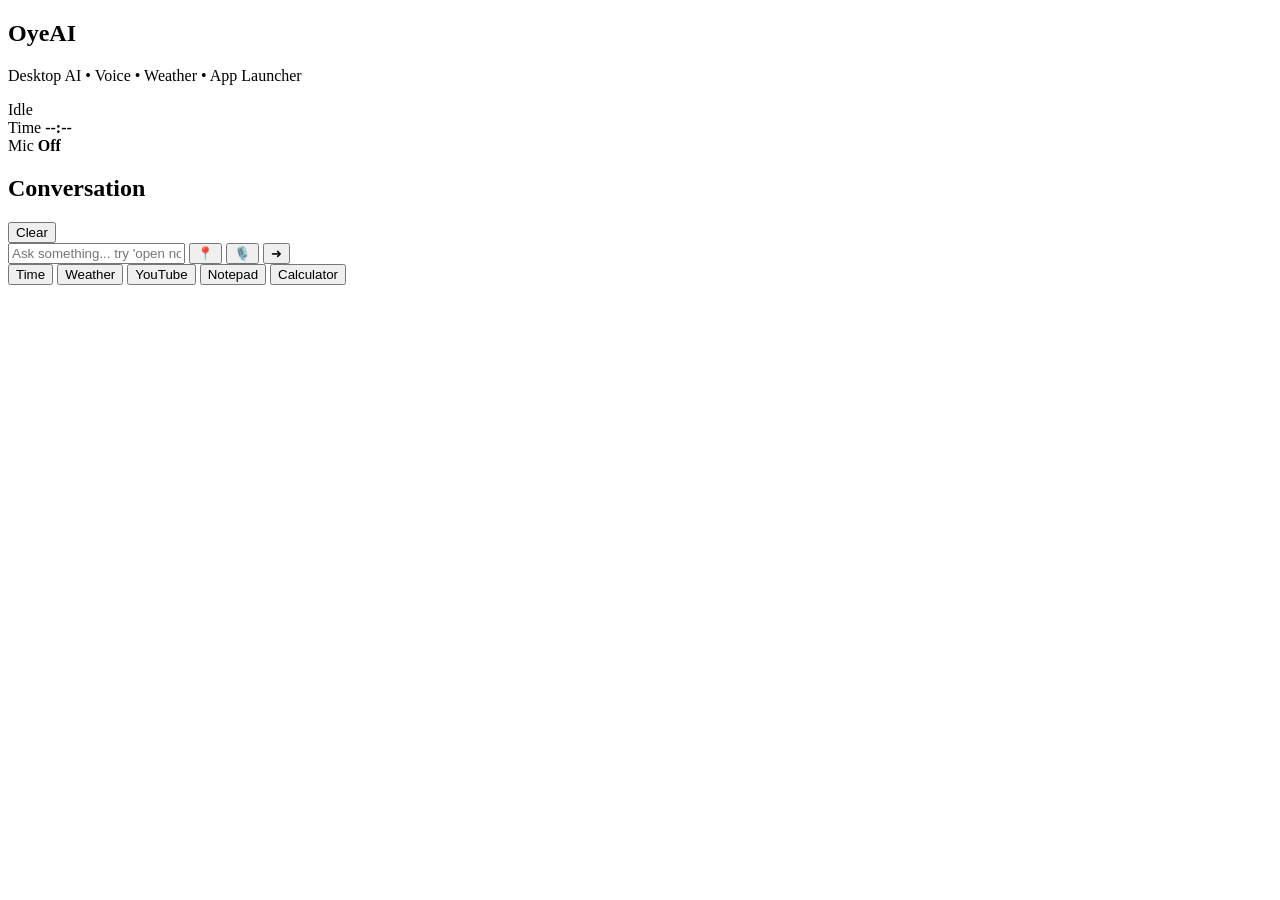
==== index.html @ 8bb93953 "Add files via upload" ====
<!DOCTYPE html>
<html lang="en">
<head>
  <meta charset="UTF-8" />
  <meta name="viewport" content="width=device-width, initial-scale=1.0" />
  <title>OyeAI Ultra</title>
  <link rel="stylesheet" href="/static/css/style.css" />
</head>
<body>
  <div class="bg-grid"></div>
  <div class="glow glow-1"></div>
  <div class="glow glow-2"></div>

  <main class="shell">
    <section class="hero-card">
      <div class="hero-top">
        <div class="brand-wrap">
          <div class="orb-shell" id="orbShell">
            <div class="orb-core"></div>
            <div class="orb-ring ring-1"></div>
            <div class="orb-ring ring-2"></div>
            <div class="orb-ring ring-3"></div>
          </div>
          <div>
            <h1>OyeAI</h1>
            <p class="sub">Desktop AI • Voice • Weather • App Launcher</p>
          </div>
        </div>

        <div class="status-panel">
          <div class="status-pill" id="statusPill">Idle</div>
          <div class="mini-metrics">
            <div class="metric">
              <span>Time</span>
              <strong id="liveTime">--:--</strong>
            </div>
            <div class="metric">
              <span>Mic</span>
              <strong id="micState">Off</strong>
            </div>
          </div>
        </div>
      </div>

      <div class="voice-visualizer" id="voiceVisualizer" aria-hidden="true">
        <span></span><span></span><span></span><span></span><span></span>
        <span></span><span></span><span></span><span></span><span></span>
        <span></span><span></span>
      </div>
    </section>

    <section class="chat-card">
      <div class="chat-header">
        <h2>Conversation</h2>
        <button class="ghost-btn" id="clearBtn">Clear</button>
      </div>

      <div id="chat" class="chat-log"></div>

      <form class="composer" id="composerForm">
        <input
          type="text"
          id="input"
          placeholder="Ask something... try 'open notepad', 'weather in Mumbai', 'time'"
          autocomplete="off"
        />
        <button type="button" class="icon-btn secondary" id="locationBtn" title="Use location for weather">📍</button>
        <button type="button" class="icon-btn secondary" id="voiceBtn" title="Voice input">🎙️</button>
        <button type="submit" class="icon-btn primary" title="Send">➜</button>
      </form>

      <div class="quick-actions">
        <button data-msg="time">Time</button>
        <button data-msg="weather in Mumbai">Weather</button>
        <button data-msg="open youtube">YouTube</button>
        <button data-msg="open notepad">Notepad</button>
        <button data-msg="open calculator">Calculator</button>
      </div>
    </section>
  </main>

  <script src="/static/js/script.js"></script>
</body>
</html>
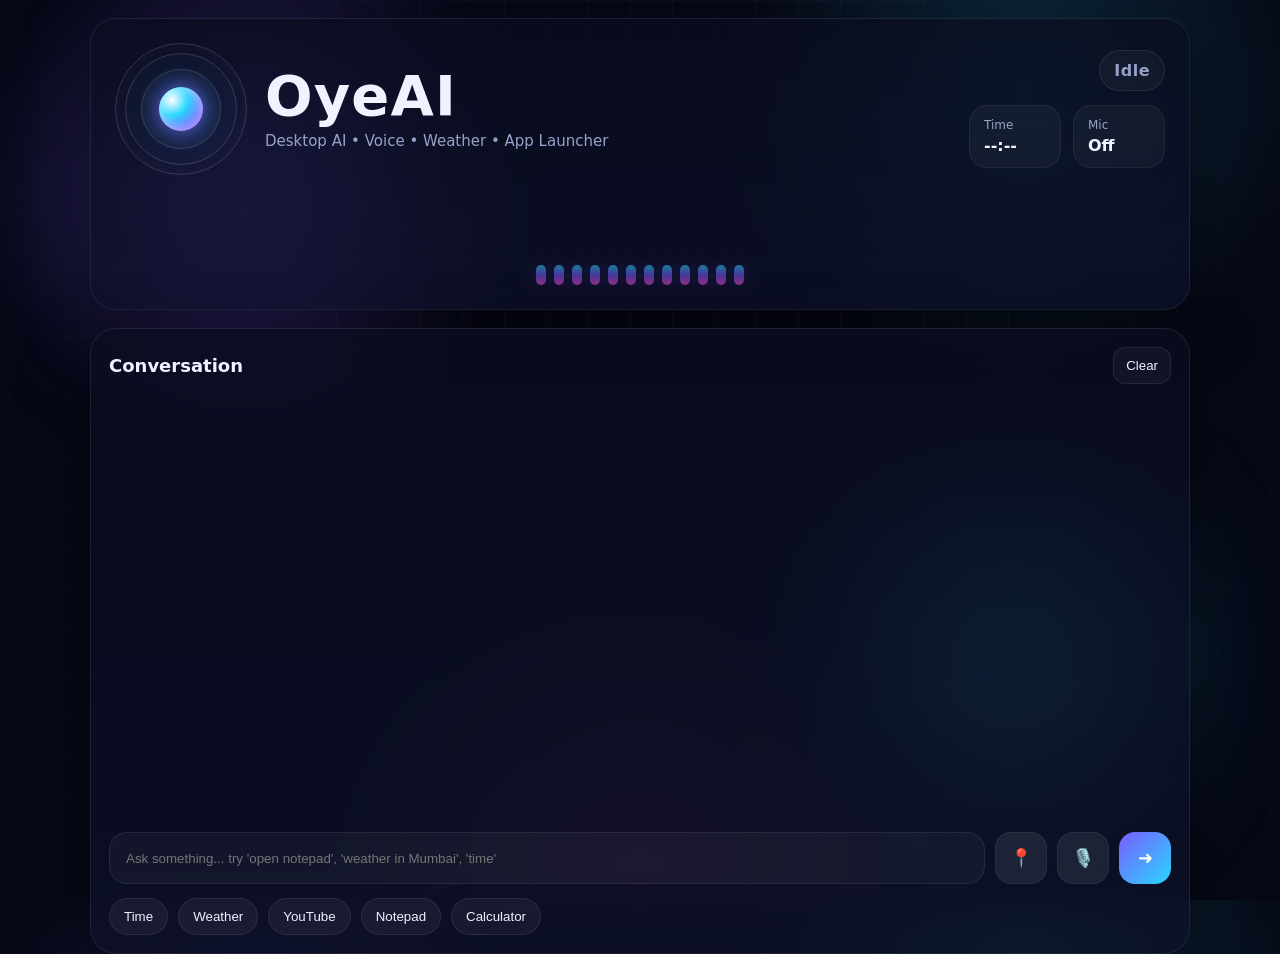
==== commit 474adfb2: "Update stylesheet link path in index.html" ====
--- a/index.html
+++ b/index.html
@@ -4,7 +4,7 @@
   <meta charset="UTF-8" />
   <meta name="viewport" content="width=device-width, initial-scale=1.0" />
   <title>OyeAI Ultra</title>
-  <link rel="stylesheet" href="/static/css/style.css" />
+  <link rel="stylesheet" href="css/style.css" />
 </head>
 <body>
   <div class="bg-grid"></div>
--- a/css/style.css
+++ b/css/style.css
@@ -0,0 +1,349 @@
+:root {
+  --bg: #060816;
+  --panel: rgba(10, 13, 31, 0.78);
+  --panel-2: rgba(13, 17, 41, 0.75);
+  --text: #eef3ff;
+  --muted: #96a2c8;
+  --line: rgba(255, 255, 255, 0.08);
+  --accent: #7a5cff;
+  --accent-2: #28d7ff;
+  --accent-3: #ff4ecd;
+  --shadow: 0 20px 70px rgba(0,0,0,.45);
+}
+
+* { box-sizing: border-box; }
+html, body { height: 100%; }
+
+body {
+  margin: 0;
+  color: var(--text);
+  font-family: Inter, Segoe UI, system-ui, Arial, sans-serif;
+  background:
+    radial-gradient(circle at 20% 20%, rgba(122,92,255,.24), transparent 22%),
+    radial-gradient(circle at 80% 10%, rgba(40,215,255,.18), transparent 22%),
+    radial-gradient(circle at 50% 100%, rgba(255,78,205,.14), transparent 28%),
+    var(--bg);
+  overflow: hidden;
+  overflow-y: auto;
+}
+
+.bg-grid {
+  position: fixed;
+  inset: 0;
+  background-image:
+    linear-gradient(rgba(255,255,255,.035) 1px, transparent 1px),
+    linear-gradient(90deg, rgba(255,255,255,.035) 1px, transparent 1px);
+  background-size: 42px 42px;
+  mask-image: radial-gradient(circle at center, black 48%, transparent 100%);
+  pointer-events: none;
+}
+
+.glow {
+  position: fixed;
+  border-radius: 999px;
+  filter: blur(80px);
+  opacity: .35;
+  pointer-events: none;
+}
+.glow-1 { width: 260px; height: 260px; background: var(--accent); left: 8%; top: 8%; }
+.glow-2 { width: 280px; height: 280px; background: var(--accent-2); right: 10%; bottom: 12%; }
+
+.shell {
+  position: relative;
+  z-index: 1;
+  width: min(1100px, calc(100vw - 28px));
+  margin: 18px auto;
+  display: grid;
+  grid-template-columns: 1fr;
+  gap: 18px;
+}
+
+.hero-card, .chat-card {
+  background: linear-gradient(180deg, var(--panel), var(--panel-2));
+  border: 1px solid var(--line);
+  border-radius: 26px;
+  box-shadow: var(--shadow);
+  backdrop-filter: blur(18px);
+}
+
+.hero-card { padding: 24px; }
+
+.hero-top {
+  display: flex;
+  justify-content: space-between;
+  gap: 20px;
+  align-items: center;
+}
+
+.brand-wrap {
+  display: flex;
+  align-items: center;
+  gap: 18px;
+}
+
+h1 {
+  margin: 0;
+  font-size: clamp(34px, 6vw, 56px);
+  line-height: 1;
+  letter-spacing: 0.02em;
+}
+
+.sub {
+  margin: 8px 0 0;
+  color: var(--muted);
+  font-size: 15px;
+}
+
+.orb-shell {
+  width: 132px;
+  height: 132px;
+  position: relative;
+  display: grid;
+  place-items: center;
+  flex-shrink: 0;
+}
+
+.orb-core {
+  width: 44px;
+  height: 44px;
+  border-radius: 50%;
+  background: radial-gradient(circle at 30% 30%, #fff, var(--accent-2) 35%, var(--accent) 75%);
+  box-shadow: 0 0 20px rgba(122,92,255,.8), 0 0 38px rgba(40,215,255,.55), inset 0 0 14px rgba(255,255,255,.65);
+  animation: corePulse 3s ease-in-out infinite;
+}
+
+.orb-ring {
+  position: absolute;
+  border: 1px solid rgba(255,255,255,.16);
+  border-radius: 50%;
+  box-shadow: inset 0 0 20px rgba(255,255,255,.05);
+}
+.ring-1 { width: 80px; height: 80px; animation: spin 8s linear infinite; }
+.ring-2 { width: 112px; height: 112px; animation: spinReverse 11s linear infinite; }
+.ring-3 { width: 132px; height: 132px; animation: spin 14s linear infinite; }
+
+.status-panel {
+  min-width: 220px;
+  display: grid;
+  gap: 14px;
+  justify-items: end;
+}
+
+.status-pill {
+  padding: 10px 14px;
+  border-radius: 999px;
+  border: 1px solid rgba(255,255,255,.08);
+  background: rgba(255,255,255,.04);
+  color: var(--muted);
+  font-weight: 700;
+  letter-spacing: .03em;
+}
+
+.status-pill.active {
+  color: white;
+  background: linear-gradient(90deg, rgba(122,92,255,.3), rgba(40,215,255,.22));
+  box-shadow: 0 0 20px rgba(122,92,255,.25);
+}
+
+.mini-metrics {
+  display: flex;
+  gap: 12px;
+  flex-wrap: wrap;
+  justify-content: end;
+}
+
+.metric {
+  min-width: 92px;
+  padding: 12px 14px;
+  border-radius: 18px;
+  background: rgba(255,255,255,.04);
+  border: 1px solid rgba(255,255,255,.06);
+}
+.metric span {
+  display: block;
+  color: var(--muted);
+  font-size: 12px;
+  margin-bottom: 4px;
+}
+.metric strong { font-size: 16px; }
+
+.voice-visualizer {
+  margin-top: 22px;
+  height: 88px;
+  display: flex;
+  align-items: end;
+  justify-content: center;
+  gap: 8px;
+}
+.voice-visualizer span {
+  width: 10px;
+  height: 20px;
+  border-radius: 999px;
+  background: linear-gradient(180deg, var(--accent-2), var(--accent), var(--accent-3));
+  box-shadow: 0 0 18px rgba(122,92,255,.35);
+  transform-origin: bottom center;
+  opacity: .55;
+}
+.voice-visualizer.active span { animation: wave 950ms ease-in-out infinite; }
+.voice-visualizer.active span:nth-child(2) { animation-delay: .05s; }
+.voice-visualizer.active span:nth-child(3) { animation-delay: .10s; }
+.voice-visualizer.active span:nth-child(4) { animation-delay: .15s; }
+.voice-visualizer.active span:nth-child(5) { animation-delay: .20s; }
+.voice-visualizer.active span:nth-child(6) { animation-delay: .25s; }
+.voice-visualizer.active span:nth-child(7) { animation-delay: .30s; }
+.voice-visualizer.active span:nth-child(8) { animation-delay: .35s; }
+.voice-visualizer.active span:nth-child(9) { animation-delay: .40s; }
+.voice-visualizer.active span:nth-child(10) { animation-delay: .45s; }
+.voice-visualizer.active span:nth-child(11) { animation-delay: .50s; }
+.voice-visualizer.active span:nth-child(12) { animation-delay: .55s; }
+
+.chat-card {
+  padding: 18px;
+  min-height: 52vh;
+  display: grid;
+  grid-template-rows: auto 1fr auto auto;
+  gap: 14px;
+}
+
+.chat-header {
+  display: flex;
+  justify-content: space-between;
+  align-items: center;
+}
+.chat-header h2 { margin: 0; font-size: 18px; }
+
+.ghost-btn {
+  background: rgba(255,255,255,.04);
+  color: var(--text);
+  border: 1px solid rgba(255,255,255,.08);
+  border-radius: 12px;
+  padding: 10px 12px;
+  cursor: pointer;
+}
+
+.chat-log::-webkit-scrollbar {
+  width: 8px;
+}
+
+.chat-log::-webkit-scrollbar-track {
+  background: rgba(255,255,255,0.05);
+  border-radius: 10px;
+}
+
+.chat-log::-webkit-scrollbar-thumb {
+  background: linear-gradient(180deg, var(--accent), var(--accent-2));
+  border-radius: 10px;
+}
+
+.chat-log {
+  height: 420px;
+  overflow-y: auto;
+  overflow-x: hidden;
+  padding-right: 6px;
+  scroll-behavior: smooth;
+}
+
+.chat-card {
+  padding: 18px;
+  min-height: 60vh;
+  display: grid;
+  grid-template-rows: auto 1fr auto auto;
+  gap: 14px;
+}
+
+.msg {
+  max-width: min(760px, 86%);
+  padding: 14px 16px;
+  border-radius: 18px;
+  line-height: 1.45;
+  box-shadow: 0 10px 30px rgba(0,0,0,.18);
+  border: 1px solid rgba(255,255,255,.06);
+}
+
+.msg.user {
+  align-self: end;
+  background: linear-gradient(135deg, rgba(122,92,255,.35), rgba(255,78,205,.20));
+}
+
+.msg.ai {
+  align-self: start;
+  background: rgba(255,255,255,.05);
+}
+
+.msg .role {
+  display: block;
+  margin-bottom: 6px;
+  color: var(--muted);
+  font-size: 12px;
+  letter-spacing: .04em;
+  text-transform: uppercase;
+}
+
+.composer {
+  display: grid;
+  grid-template-columns: 1fr auto auto auto;
+  gap: 10px;
+}
+
+.composer input {
+  width: 100%;
+  padding: 15px 16px;
+  border-radius: 18px;
+  border: 1px solid rgba(255,255,255,.08);
+  background: rgba(255,255,255,.04);
+  color: var(--text);
+  outline: none;
+}
+
+.icon-btn {
+  min-width: 52px;
+  height: 52px;
+  border: 0;
+  border-radius: 16px;
+  cursor: pointer;
+  font-size: 18px;
+  color: white;
+  transition: transform .18s ease, opacity .18s ease;
+}
+.icon-btn:hover, .quick-actions button:hover, .ghost-btn:hover {
+  transform: translateY(-1px);
+  opacity: .95;
+}
+.icon-btn.primary { background: linear-gradient(135deg, var(--accent), var(--accent-2)); }
+.icon-btn.secondary {
+  background: rgba(255,255,255,.08);
+  border: 1px solid rgba(255,255,255,.06);
+}
+
+.quick-actions {
+  display: flex;
+  flex-wrap: wrap;
+  gap: 10px;
+}
+
+.quick-actions button {
+  background: rgba(255,255,255,.05);
+  color: var(--text);
+  border: 1px solid rgba(255,255,255,.08);
+  border-radius: 999px;
+  padding: 10px 14px;
+  cursor: pointer;
+}
+
+@keyframes wave {
+  0%, 100% { height: 18px; opacity: .55; }
+  50% { height: 78px; opacity: 1; }
+}
+@keyframes spin { from { transform: rotate(0deg); } to { transform: rotate(360deg); } }
+@keyframes spinReverse { from { transform: rotate(360deg); } to { transform: rotate(0deg); } }
+@keyframes corePulse { 0%,100% { transform: scale(.95); } 50% { transform: scale(1.06); } }
+
+@media (max-width: 820px) {
+  body { overflow: auto; }
+  .hero-top { flex-direction: column; align-items: flex-start; }
+  .status-panel { justify-items: start; }
+  .mini-metrics { justify-content: start; }
+  .composer { grid-template-columns: 1fr auto auto; }
+  .icon-btn.primary { grid-column: span 3; border-radius: 14px; }
+  .chat-card { min-height: 58vh; }
+}
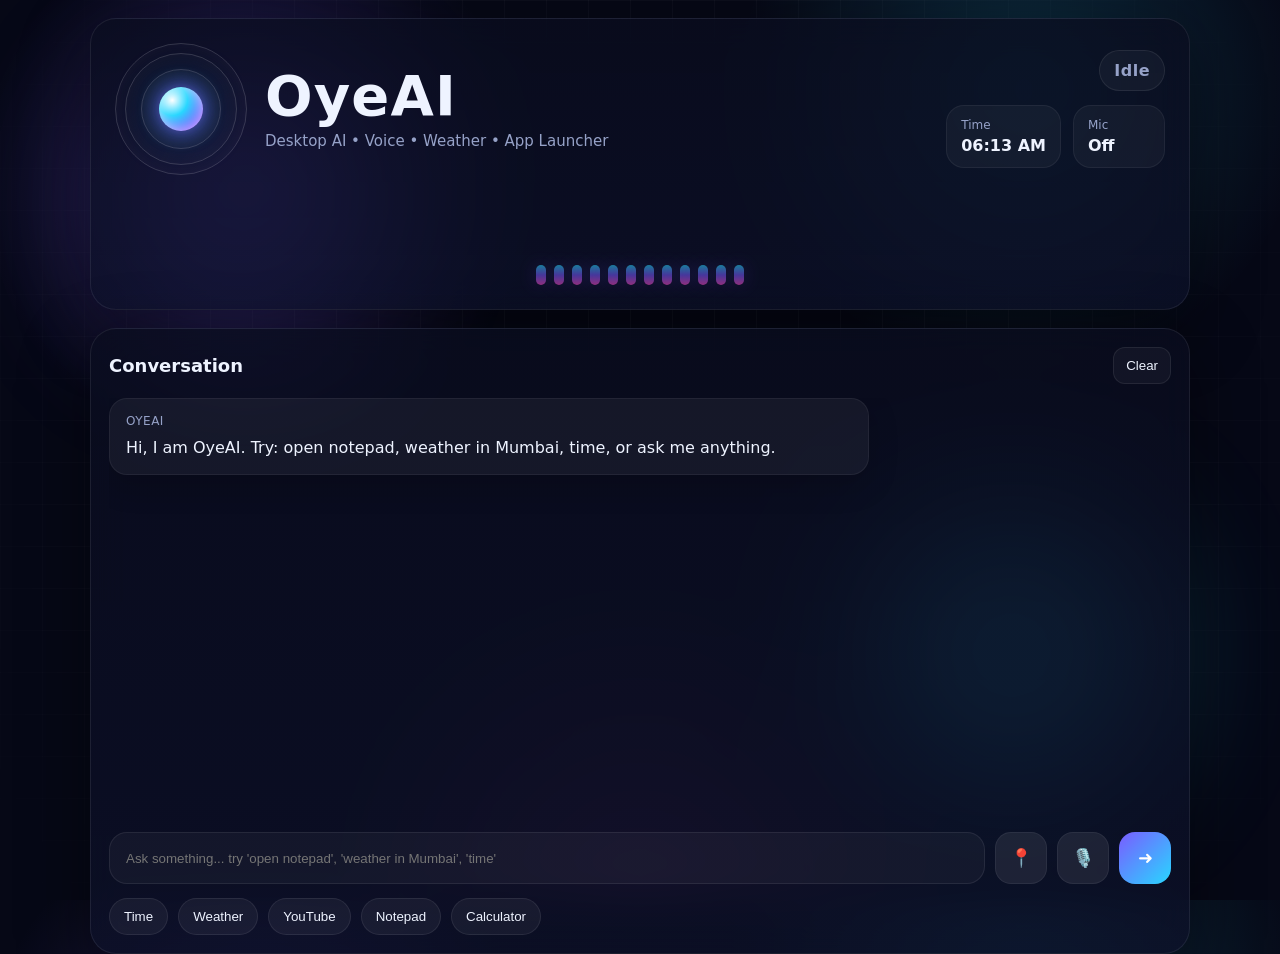
==== commit 3eb7924c: "Update script source path in index.html" ====
--- a/index.html
+++ b/index.html
@@ -79,6 +79,6 @@
     </section>
   </main>
 
-  <script src="/static/js/script.js"></script>
+  <script src="js/script.js"></script>
 </body>
 </html>
